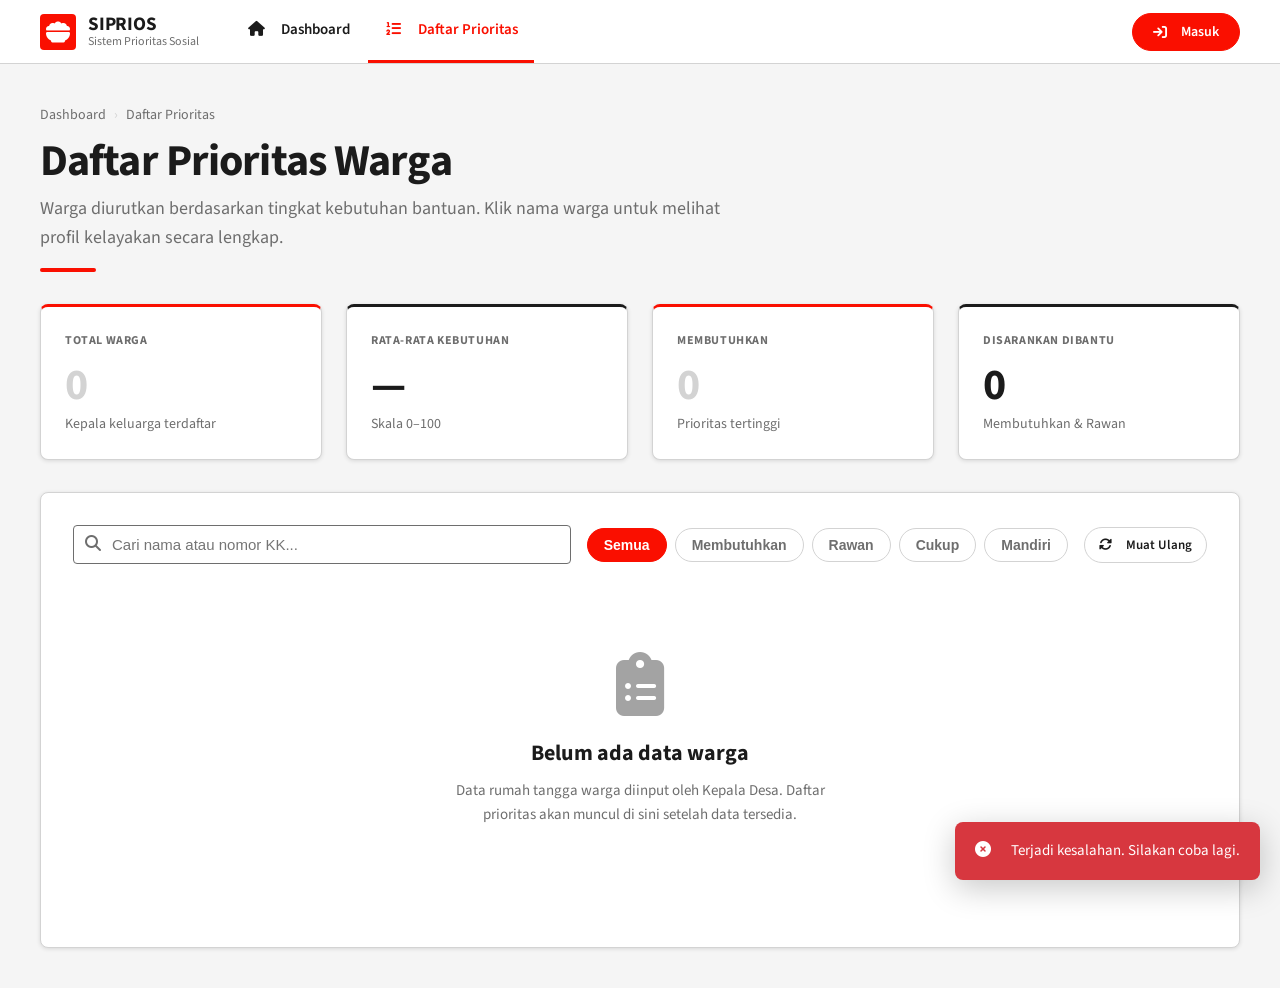
==== frontend/pages/prioritas.html @ 7a6610f8 "initial commit" ====
<!DOCTYPE html>
<html lang="id">
<head>
<meta charset="UTF-8">
<meta name="viewport" content="width=device-width, initial-scale=1.0">
<title>SIPRIOS</title>
<link rel="icon" type="image/svg+xml" href="../assets/favicon.svg">
<link rel="stylesheet" href="../css/style.css">
<link rel="stylesheet" href="../assets/fontawesome/css/all.min.css">
</head>
<body>
<div class="app" data-screen-label="Daftar Prioritas">
  <div id="shell-sidebar"></div>
  <div class="main">
    <div id="shell-topbar"></div>
    <div class="content">
      <div class="content__inner">

        <nav class="breadcrumb"><a href="../index.html">Dashboard</a><span class="sep">&rsaquo;</span><span>Daftar Prioritas</span></nav>
        <div class="page-hero">
          <h1>Daftar Prioritas Warga</h1>
          <p>Warga diurutkan berdasarkan tingkat kebutuhan bantuan. Klik nama warga untuk melihat profil kelayakan secara lengkap.</p>
          <div class="batik-rule"></div>
        </div>

        <div class="stat-grid" id="statGrid"></div>

        <div id="roleBanner"></div>

        <div class="card card--pad-lg" id="listCard">
          <div class="toolbar">
            <div class="search-box"><span class="ic"><i class="fa-solid fa-magnifying-glass"></i></span><input type="text" id="search" placeholder="Cari nama atau nomor KK..."></div>
            <div class="chip-row" id="chips">
              <button class="chip is-active" data-filter="all">Semua</button>
              <button class="chip" data-filter="1">Membutuhkan</button>
              <button class="chip" data-filter="2">Rawan</button>
              <button class="chip" data-filter="3">Cukup</button>
              <button class="chip" data-filter="4">Mandiri</button>
            </div>
            <div class="toolbar-actions">
              <button class="btn btn--ghost" id="reloadBtn"><i class="fa-solid fa-rotate btn-icon"></i>Muat Ulang</button>
              <span id="adminTools" style="display:none;gap:8px;">
                <button class="btn btn--ghost" id="pdfBtn"><i class="fa-solid fa-file-pdf btn-icon"></i>Unduh PDF</button>
                <button class="btn btn--outline" id="excelBtn"><i class="fa-solid fa-file-excel btn-icon"></i>Unduh Excel</button>
              </span>
            </div>
          </div>

          <div id="tableArea"></div>
        </div>

      </div>
    </div>
  </div>
</div>

<script src="../js/core.js"></script>
<script>
(function () {
  var S = window.SIPRIOS;
  if (!S.renderShell({ active: "/pages/prioritas.html", title: "Daftar Prioritas" })) return;

  var isAdmin = S.Auth.isAdmin();
  var filter = "all";
  var query = "";
  var allData = [];

  // Banner mode admin
  (function () {
    var banner = document.getElementById("roleBanner");
    if (banner) banner.style.display = "none"; // banner dihapus per masukan Radit
    if (isAdmin) {
      document.getElementById("adminTools").style.display = "inline-flex";
    }
  })();

  function stats(list) {
    var total = list.length;
    var avg = total ? Math.round(list.reduce(function (a, w) { return a + w.score; }, 0) / total) : null;
    var sangat = list.filter(function (w) { return w.kategori.level === 1; }).length;
    var membutuhkan = list.filter(function (w) { return w.kategori.level <= 2; }).length;
    var cards = [
      { label: "Total Warga", value: total, hint: "Kepala keluarga terdaftar", gold: false },
      { label: "Rata-rata Kebutuhan", value: avg === null ? "&mdash;" : avg, hint: "Skala 0–100", gold: true },
      { label: "Membutuhkan", value: sangat, hint: "Prioritas tertinggi", gold: false },
      { label: "Disarankan Dibantu", value: membutuhkan, hint: "Membutuhkan & Rawan", gold: true }
    ];
    document.getElementById("statGrid").innerHTML = cards.map(function (c) {
      var empty = (c.value === 0 || c.value === "&mdash;") ? " is-empty" : "";
      return '<div class="stat-card ' + (c.gold ? "accent-gold" : "") + '"><div class="label">' + c.label + '</div>' +
        '<div class="value' + empty + '">' + c.value + '</div><div class="hint">' + c.hint + '</div></div>';
    }).join("");
  }

  function needBar(w) {
    var color = w.score >= 70 ? "#dc2626" : w.score >= 40 ? "#ca8a04" : "#16a34a";
    return '<div class="need-bar"><div class="track"><div class="fill" style="width:' + w.score + '%;background:' + color + '"></div></div><div class="val" style="color:' + color + '">' + w.score + '</div></div>';
  }

  function render() {
    var all = allData.slice().sort(function (a, b) { return b.score - a.score; });
    stats(all);

    var list = all.filter(function (w) {
      var fok = filter === "all" ||
        (filter === "1" && w.kategori.level === 1) ||
        (filter === "2" && w.kategori.level === 2) ||
        (filter === "3" && w.kategori.level === 3) ||
        (filter === "4" && w.kategori.level === 4);
      var q = query.toLowerCase();
      var qok = !q || w.nama.toLowerCase().indexOf(q) !== -1 || w.nomorKK.indexOf(q) !== -1;
      return fok && qok;
    });

    var area = document.getElementById("tableArea");

    if (all.length === 0) {
      var cta = S.Auth.isKepalaDesa()
        ? '<a class="btn btn--primary" href="input.html">Input Data Warga</a>'
        : '';
      area.innerHTML = '<div class="empty"><div class="ic empty-icon"><i class="fa-solid fa-clipboard-list"></i></div><h3>Belum ada data warga</h3>' +
        '<p>Data rumah tangga warga diinput oleh Kepala Desa. Daftar prioritas akan muncul di sini setelah data tersedia.</p>' +
        cta + '</div>';
      return;
    }
    if (list.length === 0) {
      area.innerHTML = '<div class="empty"><div class="ic empty-icon"><i class="fa-solid fa-magnifying-glass"></i></div><h3>Tidak ada hasil</h3>' +
        '<p>Tidak ada warga yang cocok dengan pencarian atau filter saat ini.</p></div>';
      return;
    }

    var isKepalaDesa = S.Auth.isKepalaDesa();
    var currentUser = S.Auth.current();

    var showKelola = isAdmin || isKepalaDesa;

    var rows = list.map(function (w, i) {
      var kelolaCell = '';
      if (showKelola) {
        if (isAdmin) {
          kelolaCell = '<td><button class="btn btn--ghost" data-act="hapus" data-id="' + w.id + '" style="min-height:auto;padding:6px 12px;color:var(--color-danger);border-color:var(--color-danger);">Hapus</button></td>';
        } else if (isKepalaDesa && currentUser && w.inputOleh === currentUser.username) {
          kelolaCell = '<td><button class="btn btn--outline" data-act="edit" data-id="' + w.id + '" style="min-height:auto;padding:6px 12px;">Edit</button></td>';
        } else {
          kelolaCell = '<td></td>';
        }
      }
      return '<tr class="is-clickable" data-id="' + w.id + '">' +
        '<td class="rank-num">' + (i + 1) + '</td>' +
        '<td><b>' + w.nama + '</b></td>' +
        '<td class="kk-no">' + w.nomorKK + '</td>' +
        '<td>' + needBar(w) + '</td>' +
        '<td><span class="badge badge--' + w.kategori.key + '"><span class="dot"></span>' + w.kategori.label + '</span></td>' +
        '<td style="color:var(--color-muted)">' + S.tanggalID(w.tanggal) + '</td>' +
        '<td><span class="btn btn--outline" style="min-height:auto;padding:6px 14px;">Lihat <i class="fa-solid fa-arrow-right"></i></span></td>' +
        kelolaCell +
        '</tr>';
    }).join("");

    area.innerHTML = '<div class="table-wrap"><table class="tbl" style="width:100%;"><thead><tr>' +
      '<th style="width:48px">#</th>' +
      '<th style="width:20%">Nama KK</th>' +
      '<th style="width:18%">Nomor KK</th>' +
      '<th style="width:22%">Tingkat Kebutuhan</th>' +
      '<th style="width:14%">Kategori</th>' +
      '<th style="width:12%">Tanggal</th>' +
      '<th>Aksi</th>' +
      (showKelola ? '<th>Kelola</th>' : '') +
      '</tr></thead><tbody>' + rows + '</tbody></table></div>';

    // Navigasi ke profil (klik baris)
    area.querySelectorAll("tr[data-id]").forEach(function (tr) {
      tr.addEventListener("click", function () {
        S.Store.select(tr.getAttribute("data-id"));
        window.location.href = "profil.html";
      });
    });

    // Aksi tombol kelola
    area.querySelectorAll("button[data-act]").forEach(function (btn) {
      btn.addEventListener("click", function (e) {
        e.stopPropagation();
        var id = btn.getAttribute("data-id");
        if (btn.getAttribute("data-act") === "hapus") {
          var t = allData.find(function (w) { return w.id === id; });
          S.openConfirm("Hapus Data Warga", "Data \"" + (t ? t.nama : "") + "\" akan dihapus dari daftar. Lanjutkan?", function () {
            S.overlay(true, "Menghapus data...");
            S.deleteWarga(id).then(function () {
              S.overlay(false);
              allData = allData.filter(function (w) { return w.id !== id; });
              S.toast("Data warga dihapus.", "info");
              render();
            }).catch(function (err) {
              S.overlay(false);
              S.toast(err.message || "Gagal menghapus data warga.", "error");
            });
          });
        } else if (btn.getAttribute("data-act") === "edit") {
          sessionStorage.setItem("editTargetId", id);
          window.location.href = "input.html?mode=edit&id=" + encodeURIComponent(id);
        }
      });
    });
  }

  function load() {
    S.overlay(true, "Memuat data...");
    return S.listWarga().then(function (data) {
      S.overlay(false);
      allData = data;
      render();
    }).catch(function (err) {
      S.overlay(false);
      allData = [];
      render();
      S.toast(err.message || "Gagal memuat data warga dari server.", "error");
    });
  }

  document.getElementById("search").addEventListener("input", function (e) { query = e.target.value; render(); });
  document.getElementById("chips").addEventListener("click", function (e) {
    var btn = e.target.closest(".chip"); if (!btn) return;
    document.querySelectorAll(".chip").forEach(function (c) { c.classList.remove("is-active"); });
    btn.classList.add("is-active");
    filter = btn.getAttribute("data-filter");
    render();
  });
  document.getElementById("reloadBtn").addEventListener("click", function () { load().then(function () { S.toast("Data dimuat ulang.", "info"); }); });
  document.getElementById("pdfBtn").addEventListener("click", function () { S.toast("Menyiapkan dokumen PDF untuk diunduh...", "info"); });
  document.getElementById("excelBtn").addEventListener("click", function () { S.toast("Menyiapkan berkas Excel untuk diunduh...", "info"); });

  load();
})();
</script>
</body>
</html>
---- frontend/css/style.css ----
/* ============================================================
   SIPRIOS — Sistem Prioritas Sosial
   Tema visual: Adobe Spectrum (merah #FA0F00, ink, putih/abu)
   Layout: navigasi atas horizontal (top navbar)
   ============================================================ */
@import url('https://fonts.googleapis.com/css2?family=Source+Sans+3:ital,wght@0,400;0,600;0,700;0,900&display=swap');

:root {
  --color-primary: #FA0F00;
  --color-on-primary: #ffffff;
  --color-primary-hover: #E00D00;
  --color-primary-light: #FFEBE9;
  --color-blue: #0265DC;
  --color-blue-light: #EAF2FE;
  --color-ink: #1B1B1B;
  --color-muted: #6E6E6E;
  --color-canvas: #ffffff;
  --color-bg: #F5F5F5;
  --color-surface-2: #E8E8E8;
  --color-border: #D3D3D3;
  --color-danger: #d7373f;
  --color-orange: #e68619;
  --color-yellow: #c8a200;
  --color-success: #008000;

  /* alias lama agar komponen tetap konsisten */
  --color-gold: var(--color-blue);
  --color-gold-light: var(--color-blue-light);

  --sans: "Source Sans 3", -apple-system, BlinkMacSystemFont, "Segoe UI", sans-serif;
  --serif: "Source Sans 3", -apple-system, BlinkMacSystemFont, "Segoe UI", sans-serif;
  --mono: "Source Code Pro", "Courier New", Courier, monospace;

  --sp-1: 4px;  --sp-2: 8px;  --sp-3: 12px; --sp-4: 16px;
  --sp-6: 24px; --sp-8: 32px; --sp-10: 40px; --sp-16: 64px;

  --radius-sm: 2px; --radius-md: 4px; --radius-lg: 8px; --radius-pill: 9999px;

  --shadow-card: 0 1px 4px rgba(0,0,0,.12);
  --shadow-hover: 0 4px 16px rgba(0,0,0,.15);
  --shadow-elevated: 0 8px 32px rgba(0,0,0,.22);

  --dur-fast: 130ms; --dur-base: 250ms; --easing: cubic-bezier(0.45, 0, 0.40, 1);
  --nav-h: 64px;
}

* { box-sizing: border-box; }
html, body { margin: 0; padding: 0; }

body {
  font-family: var(--sans);
  font-size: 16px;
  color: var(--color-ink);
  background: var(--color-bg);
  line-height: 1.6;
  -webkit-font-smoothing: antialiased;
}

a { color: inherit; text-decoration: none; }
::selection { background: var(--color-primary-light); }

:focus-visible {
  outline: 2px solid var(--color-blue);
  outline-offset: 2px;
}

@media (prefers-reduced-motion: reduce) {
  * { transition: none !important; animation: none !important; }
}

/* ============================================================
   TOP NAVIGATION BAR
   ============================================================ */
.app { min-height: 100vh; }

.topnav {
  position: sticky; top: 0; z-index: 50;
  height: var(--nav-h);
  background: var(--color-canvas);
  border-bottom: 1px solid var(--color-border);
  display: flex;
  align-items: center;
  gap: var(--sp-8);
  padding: 0 var(--sp-10);
}

.topnav__brand { display: flex; align-items: center; gap: var(--sp-3); flex: none; }
.brand__mark {
  width: 36px; height: 36px;
  border-radius: var(--radius-md);
  background: var(--color-primary);
  display: grid; place-items: center;
  font-weight: 900;
  font-size: 16px;
  color: #fff;
  flex: none;
  letter-spacing: -0.02em;
}
.brand__text { display: flex; flex-direction: column; line-height: 1.05; }
.brand__name { font-weight: 700; font-size: 19px; color: var(--color-ink); letter-spacing: -0.01em; }
.brand__sub { font-size: 12px; color: var(--color-muted); margin-top: 1px; }

.topnav__nav { display: flex; align-items: stretch; height: 100%; gap: 2px; }
.topnav__link {
  height: 100%;
  display: inline-flex; align-items: center; gap: var(--sp-2);
  padding: 0 var(--sp-4);
  font-size: 15px; font-weight: 600;
  color: var(--color-ink);
  border-bottom: 3px solid transparent;
  transition: color var(--dur-fast) var(--easing), border-color var(--dur-fast) var(--easing);
  white-space: nowrap;
}
.topnav__link .nav__icon { font-size: 15px; }
.topnav__link:hover { color: var(--color-primary); }
.topnav__link.is-active { color: var(--color-primary); border-bottom-color: var(--color-primary); }

.topnav__right { margin-left: auto; display: flex; align-items: center; gap: var(--sp-4); flex: none; }

.sys-pill {
  display: inline-flex; align-items: center; gap: var(--sp-2);
  font-size: 13px; font-weight: 600; color: var(--color-muted);
  padding: 6px 12px; border: 1px solid var(--color-border); border-radius: var(--radius-pill);
  white-space: nowrap;
}
.status-dot { width: 8px; height: 8px; border-radius: 50%; flex: none; }
.status-dot.is-on { background: var(--color-success); box-shadow: 0 0 0 3px rgba(0,128,0,.18); }
.status-dot.is-off { background: var(--color-danger); box-shadow: 0 0 0 3px rgba(215,55,63,.18); }

.topbar__user { display: flex; align-items: center; gap: var(--sp-3); }
.topbar__user .ava {
  width: 36px; height: 36px; border-radius: 50%;
  background: var(--color-ink); color: #fff;
  display: grid; place-items: center; font-weight: 700; font-size: 12px;
}
.topbar__user .meta { line-height: 1.2; }
.topbar__user .meta b { font-size: 14px; }
.topbar__user .meta span { display: block; font-size: 12px; color: var(--color-muted); }

.nav-burger {
  display: none;
  width: 40px; height: 40px;
  border: 1px solid var(--color-border); border-radius: var(--radius-md);
  background: #fff; cursor: pointer; font-size: 18px;
  align-items: center; justify-content: center;
}

/* ---------- Main ---------- */
.main { min-height: calc(100vh - var(--nav-h)); }
.content { padding: var(--sp-10); }
.content__inner { max-width: 1200px; margin: 0 auto; }

.breadcrumb { font-size: 14px; color: var(--color-muted); margin-bottom: var(--sp-3); display: flex; gap: var(--sp-2); align-items: center; flex-wrap: wrap; }
.breadcrumb a:hover { color: var(--color-primary); }
.breadcrumb .sep { color: var(--color-border); }

/* ---------- Hero / page header ---------- */
.page-hero { margin-bottom: var(--sp-8); }
.page-hero h1 { font-size: 44px; font-weight: 700; color: var(--color-ink); margin: 0 0 var(--sp-2); letter-spacing: -0.02em; line-height: 1.1; }
.page-hero p { font-size: 18px; color: var(--color-muted); margin: 0; max-width: 680px; }

.batik-rule {
  height: 4px;
  border-radius: var(--radius-pill);
  background: var(--color-primary);
  margin: var(--sp-4) 0 var(--sp-8);
  width: 56px;
}

/* ---------- Section eyebrow ---------- */
.section-head { display: flex; align-items: center; justify-content: space-between; margin-bottom: var(--sp-4); gap: var(--sp-4); }
.eyebrow {
  display: inline-flex; align-items: center; gap: var(--sp-2);
  font-size: 12px; font-weight: 700; letter-spacing: .08em; text-transform: uppercase;
  color: var(--color-muted);
}
.eyebrow .diamond { color: var(--color-primary); font-size: 9px; }
.section-head h2 { font-size: 22px; font-weight: 700; margin: 0; letter-spacing: -0.01em; }
.section-sub { font-size: 14px; color: var(--color-muted); margin: 2px 0 0; }

/* ---------- Card ---------- */
.card {
  background: var(--color-canvas);
  border: 1px solid var(--color-border);
  border-radius: var(--radius-lg);
  box-shadow: var(--shadow-card);
  padding: var(--sp-6);
}
.card--pad-lg { padding: var(--sp-8); }
.card__title { font-size: 18px; font-weight: 700; margin: 0 0 var(--sp-1); display: flex; align-items: center; gap: var(--sp-2); }
.card__sub { font-size: 14px; color: var(--color-muted); margin: 0 0 var(--sp-4); }

/* ---------- Stat cards ---------- */
.stat-grid { display: grid; grid-template-columns: repeat(4, 1fr); gap: var(--sp-6); margin-bottom: var(--sp-8); }
.stat-card {
  background: var(--color-canvas);
  border: 1px solid var(--color-border);
  border-top: 3px solid var(--color-primary);
  border-radius: var(--radius-lg);
  box-shadow: var(--shadow-card);
  padding: var(--sp-6);
}
.stat-card .label { font-size: 12px; text-transform: uppercase; letter-spacing: .05em; color: var(--color-muted); font-weight: 700; }
.stat-card .value { font-size: 44px; font-weight: 700; color: var(--color-primary); line-height: 1.05; margin: var(--sp-3) 0 var(--sp-1); letter-spacing: -0.02em; }
.stat-card .value.is-empty { color: var(--color-border); }
.stat-card .hint { font-size: 14px; color: var(--color-muted); }
.stat-card.accent-gold { border-top-color: var(--color-ink); }
.stat-card.accent-gold .value { color: var(--color-ink); }
.stat-card .stat-status { display: inline-flex; align-items: center; gap: var(--sp-2); font-size: 24px; font-weight: 700; margin: var(--sp-3) 0 var(--sp-1); }

/* ---------- Buttons ---------- */
.btn {
  display: inline-flex; align-items: center; justify-content: center; gap: var(--sp-2);
  font-family: var(--sans); font-size: 13px; font-weight: 600;
  padding: 0 14px;
  border-radius: var(--radius-pill);
  border: 1.5px solid transparent;
  cursor: pointer;
  transition: background var(--dur-fast) var(--easing), border-color var(--dur-fast) var(--easing), color var(--dur-fast) var(--easing);
  height: 36px;
  white-space: nowrap;
}
.btn--primary { background: var(--color-primary); color: var(--color-on-primary); border-color: var(--color-primary); }
.btn--primary:hover { background: var(--color-primary-hover); border-color: var(--color-primary-hover); }
.btn--outline { background: #fff; color: var(--color-ink); border-color: var(--color-ink); }
.btn--outline:hover { background: var(--color-ink); color: #fff; }
.btn--ghost { background: transparent; color: var(--color-ink); border-color: var(--color-border); }
.btn--ghost:hover { border-color: var(--color-ink); }
.btn--block { width: 100%; }
.btn--lg { height: 36px; font-size: 13px; padding: 0 16px; }
.btn .ic { font-size: 11px; line-height: 1; }

/* ---------- Badges ---------- */
.badge {
  display: inline-flex; align-items: center; gap: 6px;
  font-size: 13px; font-weight: 700;
  padding: 4px 12px; border-radius: var(--radius-pill);
}
.badge .dot { width: 7px; height: 7px; border-radius: 50%; }
.badge--need1 { background: #fbe3e4; color: var(--color-danger); }
.badge--need1 .dot { background: var(--color-danger); }
.badge--need2 { background: #fcefdd; color: #b25e00; }
.badge--need2 .dot { background: var(--color-orange); }
.badge--need3 { background: #f7f0d3; color: #8a7400; }
.badge--need3 .dot { background: var(--color-yellow); }
.badge--need4 { background: #ececec; color: var(--color-muted); }
.badge--need4 .dot { background: var(--color-muted); }
.badge--lg { font-size: 15px; padding: 8px 18px; }
.badge--ok { background: #e3f1e3; color: var(--color-success); }
.badge--warn { background: #fcefdd; color: #b25e00; }
.badge--bad { background: #fbe3e4; color: var(--color-danger); }

/* ---------- Tables ---------- */
.table-wrap { overflow-x: auto; }
table.tbl { width: 100%; border-collapse: collapse; font-size: 15px; }
table.tbl thead th {
  background: var(--color-bg);
  color: var(--color-ink);
  text-align: left;
  font-size: 12px; text-transform: uppercase; letter-spacing: .05em; font-weight: 700;
  padding: 12px 16px;
  border-bottom: 2px solid var(--color-primary);
}
table.tbl thead th:first-child { border-top-left-radius: var(--radius-md); }
table.tbl thead th:last-child { border-top-right-radius: var(--radius-md); }
table.tbl tbody td { padding: 14px 16px; border-bottom: 1px solid var(--color-border); vertical-align: middle; }
table.tbl tbody tr:nth-child(even) { background: #fafafa; }
table.tbl tbody tr.is-clickable { cursor: pointer; transition: background var(--dur-fast) var(--easing); }
table.tbl tbody tr.is-clickable:hover { background: var(--color-primary-light); }
.kk-no { font-family: var(--mono); font-size: 14px; color: var(--color-muted); }
.rank-num { font-size: 15px; color: var(--color-primary); font-weight: 700; }

/* need bar */
.need-bar { display: flex; align-items: center; gap: var(--sp-3); }
.need-bar .track { flex: 1; height: 8px; background: var(--color-surface-2); border-radius: var(--radius-pill); overflow: hidden; min-width: 80px; }
.need-bar .fill { height: 100%; border-radius: var(--radius-pill); transition: width var(--dur-base) var(--easing); }
.need-bar .val { font-weight: 700; font-size: 15px; width: 34px; text-align: right; }

/* ---------- Empty state ---------- */
.empty { text-align: center; padding: var(--sp-16) var(--sp-6); }
.empty .ic { font-size: 64px; line-height: 1; }
.empty h3 { font-size: 22px; font-weight: 700; margin: var(--sp-4) 0 var(--sp-2); }
.empty p { font-size: 15px; color: var(--color-muted); max-width: 420px; margin: 0 auto var(--sp-6); }

/* ---------- Forms ---------- */
.form-grid { display: grid; grid-template-columns: 1fr 1fr; gap: var(--sp-4) var(--sp-6); }
.field { display: flex; flex-direction: column; gap: 6px; }
.field--full { grid-column: 1 / -1; }
.field label { font-size: 15px; font-weight: 700; }
.field label .req { color: var(--color-primary); margin-left: 2px; }
.field .helper { font-size: 13px; color: var(--color-muted); }
.field input[type="text"],
.field input[type="password"],
.field input[type="number"],
.field input[type="email"],
.field select {
  font-family: var(--sans); font-size: 16px;
  padding: 10px 12px;
  border: 1px solid var(--color-muted);
  border-radius: var(--radius-md);
  background: #fff;
  color: var(--color-ink);
  transition: border-color var(--dur-fast) var(--easing), box-shadow var(--dur-fast) var(--easing);
}
.field input:focus, .field select:focus {
  outline: none;
  border-color: var(--color-blue);
  box-shadow: 0 0 0 2px rgba(2,101,220,.35);
}
.field.is-error input, .field.is-error select, .field.is-error .pill-row, .field.is-error .stepper { border-color: var(--color-danger); }
.field.is-error input, .field.is-error select { box-shadow: 0 0 0 2px rgba(215,55,63,.25); }
.field .err-msg { font-size: 13px; color: var(--color-danger); font-weight: 600; display: none; }
.field.is-error .err-msg { display: block; }

.fieldset-label { font-size: 18px; font-weight: 700; margin: var(--sp-6) 0 var(--sp-3); grid-column: 1 / -1; display: flex; align-items: center; gap: var(--sp-2); color: var(--color-ink); padding-bottom: var(--sp-2); border-bottom: 1px solid var(--color-border); }
.fieldset-label .diamond { color: var(--color-primary); font-size: 10px; }

/* stepper */
.stepper { display: flex; align-items: stretch; border: 1px solid var(--color-muted); border-radius: var(--radius-md); overflow: hidden; width: fit-content; }
.stepper button { width: 40px; border: none; background: var(--color-bg); font-size: 18px; cursor: pointer; color: var(--color-ink); transition: background var(--dur-fast); }
.stepper button:hover { background: var(--color-primary); color: #fff; }
.stepper input { width: 70px; border: none; text-align: center; font-size: 16px; -moz-appearance: textfield; }
.stepper input::-webkit-outer-spin-button, .stepper input::-webkit-inner-spin-button { -webkit-appearance: none; margin: 0; }
.stepper-unit { font-size: 13px; color: var(--color-muted); align-self: center; margin-left: var(--sp-2); }
.stepper-row { display: flex; align-items: center; }

/* Yes/No pill radio */
.pill-row { display: flex; gap: 10px; flex-wrap: wrap; }
.pill {
  position: relative;
  display: inline-flex; align-items: center; justify-content: center;
  padding: 10px 24px;
  border: 1px solid var(--color-muted);
  border-radius: var(--radius-pill);
  background: #fff;
  color: var(--color-ink);
  font-size: 15px; font-weight: 600;
  cursor: pointer; user-select: none;
  transition: all var(--dur-fast) var(--easing);
  min-height: 44px;
}
.pill input { position: absolute; opacity: 0; width: 0; height: 0; }
.pill:hover { border-color: var(--color-primary); color: var(--color-primary); }
.pill.is-checked { border: 2px solid var(--color-primary); background: var(--color-primary); color: #fff; font-weight: 700; padding: 9px 23px; }

/* file upload */
.upload {
  border: 2px dashed var(--color-border);
  border-radius: var(--radius-lg);
  padding: var(--sp-6);
  text-align: center; cursor: pointer;
  transition: border-color var(--dur-fast), background var(--dur-fast);
  background: var(--color-bg);
}
.upload:hover { border-color: var(--color-primary); background: var(--color-primary-light); }
.upload .ic { font-size: 28px; }
.upload p { margin: var(--sp-2) 0 0; font-size: 14px; color: var(--color-muted); }
.upload-preview { display: flex; align-items: center; gap: var(--sp-4); margin-top: var(--sp-3); }
.upload-preview img { width: 88px; height: 88px; object-fit: cover; border-radius: var(--radius-md); border: 1px solid var(--color-border); }

/* ---------- Summary panel (input) ---------- */
.input-layout { display: grid; grid-template-columns: 58% 42%; gap: var(--sp-6); align-items: start; }
.summary-panel { position: sticky; top: calc(var(--nav-h) + 24px); }
.summary-row { display: flex; justify-content: space-between; align-items: center; padding: 10px 0; border-bottom: 1px solid var(--color-border); font-size: 15px; }
.summary-row:last-child { border-bottom: none; }
.summary-row .k { color: var(--color-muted); }
.summary-row .v { font-weight: 700; }
.util-grid { display: grid; grid-template-columns: 1fr 1fr; gap: var(--sp-2); margin: var(--sp-3) 0; }
.util-chip { display: flex; align-items: center; gap: var(--sp-2); font-size: 14px; padding: 8px 10px; border-radius: var(--radius-md); background: var(--color-bg); }
.util-chip .mark { width: 18px; height: 18px; border-radius: 50%; display: grid; place-items: center; font-size: 11px; color: #fff; flex: none; }
.util-chip .mark.yes { background: var(--color-success); }
.util-chip .mark.no { background: var(--color-border); color: var(--color-muted); }
.progress-wrap { margin-top: var(--sp-4); }
.progress-label { display: flex; justify-content: space-between; font-size: 14px; margin-bottom: 6px; font-weight: 600; }
.progress-track { height: 10px; background: var(--color-surface-2); border-radius: var(--radius-pill); overflow: hidden; }
.progress-fill { height: 100%; width: 0%; background: var(--color-primary); border-radius: var(--radius-pill); transition: width var(--dur-base) var(--easing); }

/* ---------- Toolbar (prioritas) ---------- */
.toolbar { display: flex; align-items: center; gap: var(--sp-4); flex-wrap: wrap; margin-bottom: var(--sp-6); }
.search-box { position: relative; flex: 1; min-width: 240px; }
.search-box input { width: 100%; padding: 10px 14px 10px 38px; border: 1px solid var(--color-muted); border-radius: var(--radius-md); font-size: 15px; background: #fff; }
.search-box input:focus { outline: none; border-color: var(--color-blue); box-shadow: 0 0 0 2px rgba(2,101,220,.35); }
.search-box .ic { position: absolute; left: 12px; top: 50%; transform: translateY(-50%); color: var(--color-muted); }
.chip-row { display: flex; gap: var(--sp-2); flex-wrap: wrap; }
.chip {
  padding: 8px 16px; border: 1px solid var(--color-border); border-radius: var(--radius-pill);
  background: #fff; font-size: 14px; font-weight: 600; color: var(--color-muted); cursor: pointer;
  transition: all var(--dur-fast);
}
.chip:hover { border-color: var(--color-primary); color: var(--color-primary); }
.chip.is-active { background: var(--color-primary); color: #fff; border-color: var(--color-primary); }
.toolbar-actions { display: flex; gap: var(--sp-2); margin-left: auto; }

/* ---------- Profil ---------- */
.profil-layout { display: grid; grid-template-columns: 62% 38%; gap: var(--sp-6); align-items: start; }
.factor-item { display: flex; gap: var(--sp-3); padding: var(--sp-4) 0; border-bottom: 1px solid var(--color-border); }
.factor-item:last-child { border-bottom: none; }
.factor-arrow { font-size: 16px; width: 24px; flex: none; text-align: center; padding-top: 1px; }
.factor-arrow.up { color: var(--color-danger); }
.factor-arrow.down { color: var(--color-success); }
.factor-arrow.neutral { color: var(--color-muted); }
.factor-item .cat { font-size: 15px; font-weight: 700; color: var(--color-ink); margin: 0 0 2px; }
.factor-item .detail { font-size: 15px; color: var(--color-ink); margin: 0; }
.kv-table { width: 100%; border-collapse: collapse; font-size: 15px; }
.kv-table tr:nth-child(odd) { background: var(--color-bg); }
.kv-table td { padding: 10px 14px; }
.kv-table td.k { color: var(--color-muted); width: 55%; }
.kv-table td.v { font-weight: 700; text-align: right; }
.condition-photo { width: 100%; max-width: 200px; border-radius: var(--radius-lg); border: 1px solid var(--color-border); }
.profil-id__name { font-size: 26px; font-weight: 700; margin: 0 0 4px; letter-spacing: -0.01em; }
.reco-box { background: var(--color-primary-light); border-radius: var(--radius-md); padding: var(--sp-4); font-size: 15px; line-height: 1.6; margin-bottom: var(--sp-4); border-left: 3px solid var(--color-primary); }

/* ---------- Callout ---------- */
.callout {
  background: var(--color-blue-light);
  border: 1px solid #cfe0fa;
  border-left: 3px solid var(--color-blue);
  border-radius: var(--radius-md);
  padding: var(--sp-4) var(--sp-6);
  font-size: 14px;
  display: flex; gap: var(--sp-3); align-items: flex-start;
}
.callout .ic { color: var(--color-blue); font-size: 18px; flex: none; }

.footer-note { font-size: 14px; color: var(--color-muted); text-align: center; margin-top: var(--sp-16); padding-bottom: var(--sp-6); }

/* ---------- Toast ---------- */
.toast-stack { position: fixed; bottom: 20px; right: 20px; z-index: 9999; display: flex; flex-direction: column; gap: var(--sp-2); }
.toast {
  max-width: 380px; padding: 16px 20px; border-radius: var(--radius-lg); color: #fff; font-size: 15px;
  display: flex; align-items: center; gap: var(--sp-3); box-shadow: var(--shadow-elevated);
  animation: toastIn var(--dur-base) var(--easing);
}
.toast.success { background: var(--color-success); }
.toast.error { background: var(--color-danger); }
.toast.info { background: var(--color-ink); }
.toast .ic { font-size: 16px; }
@keyframes toastIn { from { transform: translateX(120%); opacity: 0; } to { transform: translateX(0); opacity: 1; } }

/* ---------- Loading overlay ---------- */
.overlay { position: fixed; inset: 0; background: rgba(0,0,0,.55); display: none; align-items: center; justify-content: center; flex-direction: column; gap: 12px; z-index: 9999; }
.overlay.is-on { display: flex; }
.spinner { width: 40px; height: 40px; border: 4px solid rgba(255,255,255,.2); border-top-color: #FA0F00; border-radius: 50%; animation: spin .8s linear infinite; margin: 0; }
@keyframes spin { to { transform: rotate(360deg); } }
.overlay .ot { color: #fff; font-size: 14px; margin: 0; text-align: center; }

/* ---------- Modal ---------- */
.modal-backdrop { position: fixed; inset: 0; background: rgba(0,0,0,.6); display: none; place-items: center; z-index: 9990; padding: var(--sp-4); }
.modal-backdrop.is-on { display: grid; }
.modal { background: #fff; border-radius: var(--radius-lg); padding: var(--sp-8); max-width: 480px; width: 100%; max-height: 90vh; overflow-y: auto; box-shadow: var(--shadow-elevated); position: relative; }
.modal h3 { font-size: 22px; font-weight: 700; color: var(--color-ink); margin: 0 0 var(--sp-4); letter-spacing: -0.01em; }
.modal .close { position: absolute; top: var(--sp-4); right: var(--sp-4); width: 32px; height: 32px; border: none; background: none; font-size: 20px; color: var(--color-muted); cursor: pointer; border-radius: var(--radius-md); }
.modal .close:hover { color: var(--color-ink); background: var(--color-bg); }
.modal textarea { width: 100%; min-height: 96px; padding: 10px 12px; border: 1px solid var(--color-muted); border-radius: var(--radius-md); font-family: var(--sans); font-size: 15px; resize: vertical; }
.modal textarea:focus { outline: none; border-color: var(--color-blue); box-shadow: 0 0 0 2px rgba(2,101,220,.35); }

/* Modal buttons — lebih besar dari default untuk konteks dialog */
#sipriosModal .btn { font-size: 14px; height: 40px; }
#sipriosModal .btn--ghost { font-size: 14px; }
.guest-tag {
  display: inline-flex; align-items: center; gap: var(--sp-2);
  font-size: 13px; font-weight: 600; color: var(--color-muted);
  padding: 6px 12px; border: 1px solid var(--color-border); border-radius: var(--radius-pill);
  white-space: nowrap;
}
.auth-head { display: flex; align-items: center; gap: var(--sp-3); margin-bottom: var(--sp-6); }
.auth-head .brand__mark { width: 44px; height: 44px; font-size: 19px; }
.auth-head h3 { font-size: 20px; }
.auth-tabs { display: flex; gap: var(--sp-1); border-bottom: 1px solid var(--color-border); margin-bottom: var(--sp-6); }
.auth-tab { flex: 1; padding: 12px; background: none; border: none; border-bottom: 3px solid transparent; font-family: var(--sans); font-weight: 700; font-size: 15px; color: var(--color-muted); cursor: pointer; transition: color var(--dur-fast), border-color var(--dur-fast); }
.auth-tab:hover { color: var(--color-ink); }
.auth-tab.is-active { color: var(--color-primary); border-bottom-color: var(--color-primary); }
.auth-pane { display: flex; flex-direction: column; gap: var(--sp-4); }
.auth-pane[hidden] { display: none; }
.auth-hint { font-size: 13px; color: var(--color-muted); background: var(--color-bg); padding: 12px 14px; border-radius: var(--radius-md); line-height: 1.7; border: 1px solid var(--color-border); }
.admin-banner { margin-bottom: var(--sp-6); }
.penerima-badge { display: inline-flex; align-items: center; gap: 5px; font-size: 12px; font-weight: 700; padding: 3px 10px; border-radius: var(--radius-pill); background: #e3f1e3; color: var(--color-success); }
.auth-screen { display: flex; justify-content: center; padding: var(--sp-10) var(--sp-2) var(--sp-16); }
.auth-card { width: 100%; max-width: 440px; }
.nav-badge { display: inline-grid; place-items: center; min-width: 18px; height: 18px; padding: 0 5px; margin-left: 4px; border-radius: var(--radius-pill); background: var(--color-primary); color: #fff; font-size: 11px; font-weight: 700; vertical-align: middle; }

/* ---------- Charts ---------- */
.bar-chart { display: flex; align-items: flex-end; gap: var(--sp-4); height: 200px; padding-top: var(--sp-6); }
.bar-col { flex: 1; display: flex; flex-direction: column; align-items: center; justify-content: flex-end; gap: var(--sp-2); height: 100%; }
.bar-col .bar { width: 100%; max-width: 56px; border-radius: var(--radius-md) var(--radius-md) 0 0; transition: height var(--dur-base) var(--easing); min-height: 4px; }
.bar-col .bar-val { font-weight: 700; font-size: 15px; }
.bar-col .bar-label { font-size: 12px; color: var(--color-muted); text-align: center; margin-top: 8px; line-height: 1.3; max-width: 72px; }

.layout-2col { display: grid; grid-template-columns: 1fr 1fr; gap: var(--sp-6); }

/* ---------- Responsive ---------- */
@media (max-width: 1024px) {
  .topnav { gap: var(--sp-4); padding: 0 var(--sp-6); }
  .stat-grid { grid-template-columns: 1fr 1fr; }
}
@media (max-width: 860px) {
  .nav-burger { display: inline-flex; order: 3; }
  .topnav__right .sys-pill { display: none; }
  .topnav__nav {
    position: absolute; top: var(--nav-h); left: 0; right: 0;
    flex-direction: column; align-items: stretch; height: auto;
    background: #fff; border-bottom: 1px solid var(--color-border);
    box-shadow: var(--shadow-hover);
    padding: var(--sp-2);
    display: none;
  }
  .topnav__nav.is-open { display: flex; }
  .topnav__link { height: 52px; border-bottom: none; border-left: 3px solid transparent; padding: 0 var(--sp-4); }
  .topnav__link.is-active { border-left-color: var(--color-primary); background: var(--color-primary-light); }
  .input-layout { grid-template-columns: 1fr; }
  .summary-panel { position: static; order: -1; }
  .profil-layout { grid-template-columns: 1fr; }
  .layout-2col { grid-template-columns: 1fr; }
}
@media (max-width: 680px) {
  .content { padding: var(--sp-6); }
  .page-hero h1 { font-size: 34px; }
  .stat-grid { grid-template-columns: 1fr; }
  .form-grid { grid-template-columns: 1fr; }
  .toolbar-actions { margin-left: 0; width: 100%; flex-wrap: wrap; }
  .brand__sub { display: none; }
  .topbar__user .meta { display: none; }
}

/* Ikon Font Awesome */
.nav-icon { width: 18px; text-align: center; margin-right: 8px; }
.btn-icon { margin-right: 6px; }
.stat-icon { font-size: 24px; opacity: 0.7; }
.empty-icon { font-size: 48px; margin-bottom: 16px; opacity: 0.4; }
.toast-icon { margin-right: 8px; }
.factor-icon { width: 16px; text-align: center; }
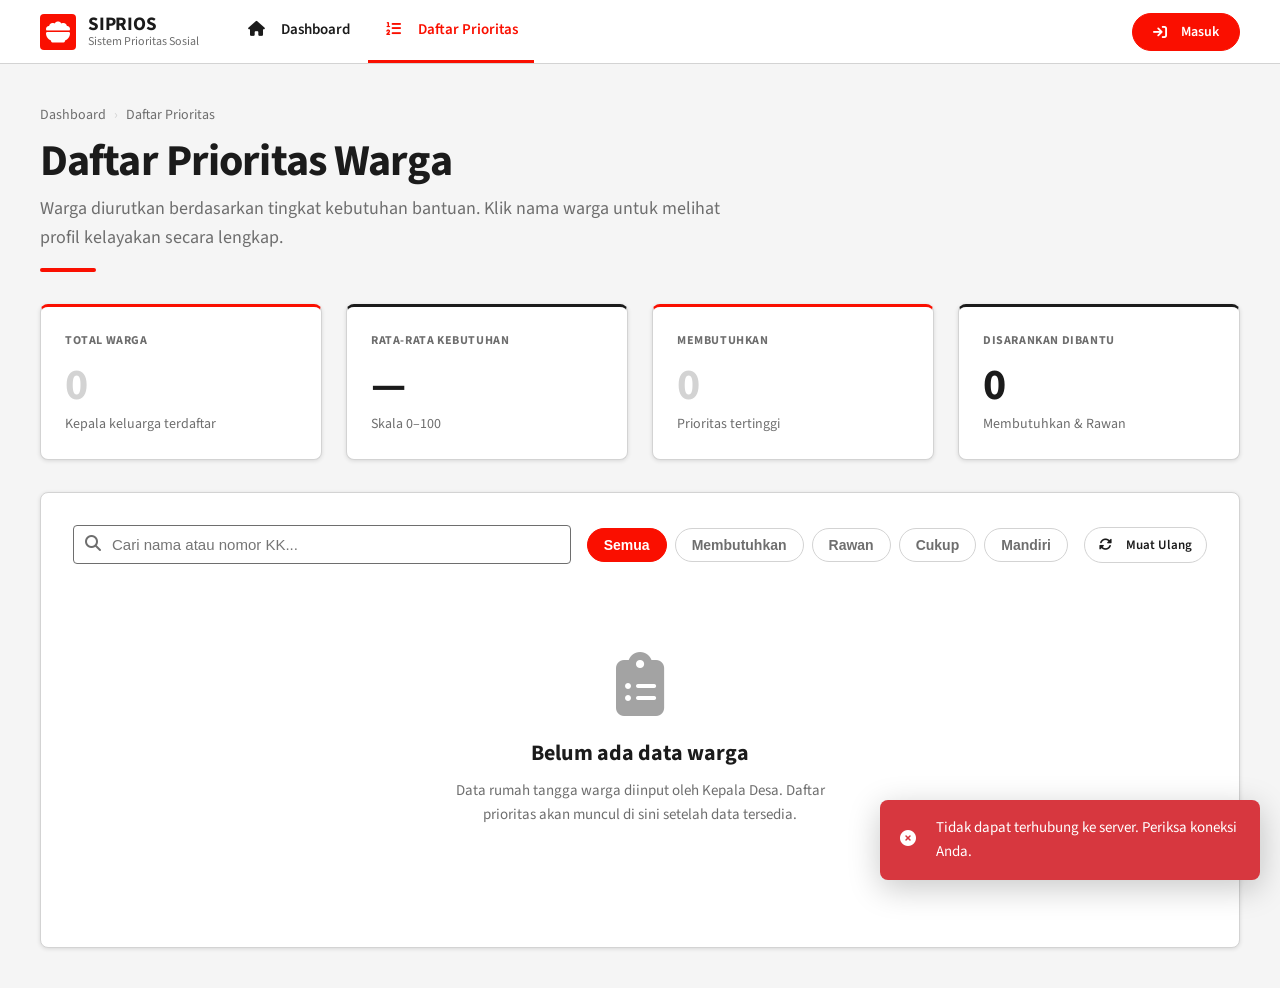
==== commit bcfe74b6: "fix: export PDF dan Excel, akses kepala desa" ====
--- a/frontend/pages/prioritas.html
+++ b/frontend/pages/prioritas.html
@@ -61,6 +61,7 @@
   if (!S.renderShell({ active: "/pages/prioritas.html", title: "Daftar Prioritas" })) return;
 
   var isAdmin = S.Auth.isAdmin();
+  var canExport = isAdmin || S.Auth.isKepalaDesa();
   var filter = "all";
   var query = "";
   var allData = [];
@@ -69,7 +70,7 @@
   (function () {
     var banner = document.getElementById("roleBanner");
     if (banner) banner.style.display = "none"; // banner dihapus per masukan Radit
-    if (isAdmin) {
+    if (canExport) {
       document.getElementById("adminTools").style.display = "inline-flex";
     }
   })();
@@ -226,8 +227,24 @@
     render();
   });
   document.getElementById("reloadBtn").addEventListener("click", function () { load().then(function () { S.toast("Data dimuat ulang.", "info"); }); });
-  document.getElementById("pdfBtn").addEventListener("click", function () { S.toast("Menyiapkan dokumen PDF untuk diunduh...", "info"); });
-  document.getElementById("excelBtn").addEventListener("click", function () { S.toast("Menyiapkan berkas Excel untuk diunduh...", "info"); });
+  // Susun query export sesuai filter & pencarian aktif
+  function exportQuery() {
+    var parts = [];
+    if (query) parts.push("q=" + encodeURIComponent(query));
+    if (filter !== "all") parts.push("level=" + encodeURIComponent(filter));
+    return parts.length ? "?" + parts.join("&") : "";
+  }
+
+  document.getElementById("pdfBtn").addEventListener("click", function () {
+    S.toast("Menyiapkan dokumen PDF untuk diunduh...", "info");
+    S.downloadFile("/api/warga/export/pdf" + exportQuery())
+      .catch(function (err) { S.toast(err.message || "Gagal mengunduh PDF.", "error"); });
+  });
+  document.getElementById("excelBtn").addEventListener("click", function () {
+    S.toast("Menyiapkan berkas Excel untuk diunduh...", "info");
+    S.downloadFile("/api/warga/export/excel" + exportQuery())
+      .catch(function (err) { S.toast(err.message || "Gagal mengunduh Excel.", "error"); });
+  });
 
   load();
 })();
--- a/frontend/css/style.css
+++ b/frontend/css/style.css
@@ -1,8 +1,8 @@
-/* ============================================================
+/* 
    SIPRIOS — Sistem Prioritas Sosial
    Tema visual: Adobe Spectrum (merah #FA0F00, ink, putih/abu)
    Layout: navigasi atas horizontal (top navbar)
-   ============================================================ */
+*/
 @import url('https://fonts.googleapis.com/css2?family=Source+Sans+3:ital,wght@0,400;0,600;0,700;0,900&display=swap');
 
 :root {
@@ -68,9 +68,7 @@
   * { transition: none !important; animation: none !important; }
 }
 
-/* ============================================================
-   TOP NAVIGATION BAR
-   ============================================================ */
+/* TOP NAVIGATION BAR */
 .app { min-height: 100vh; }
 
 .topnav {
